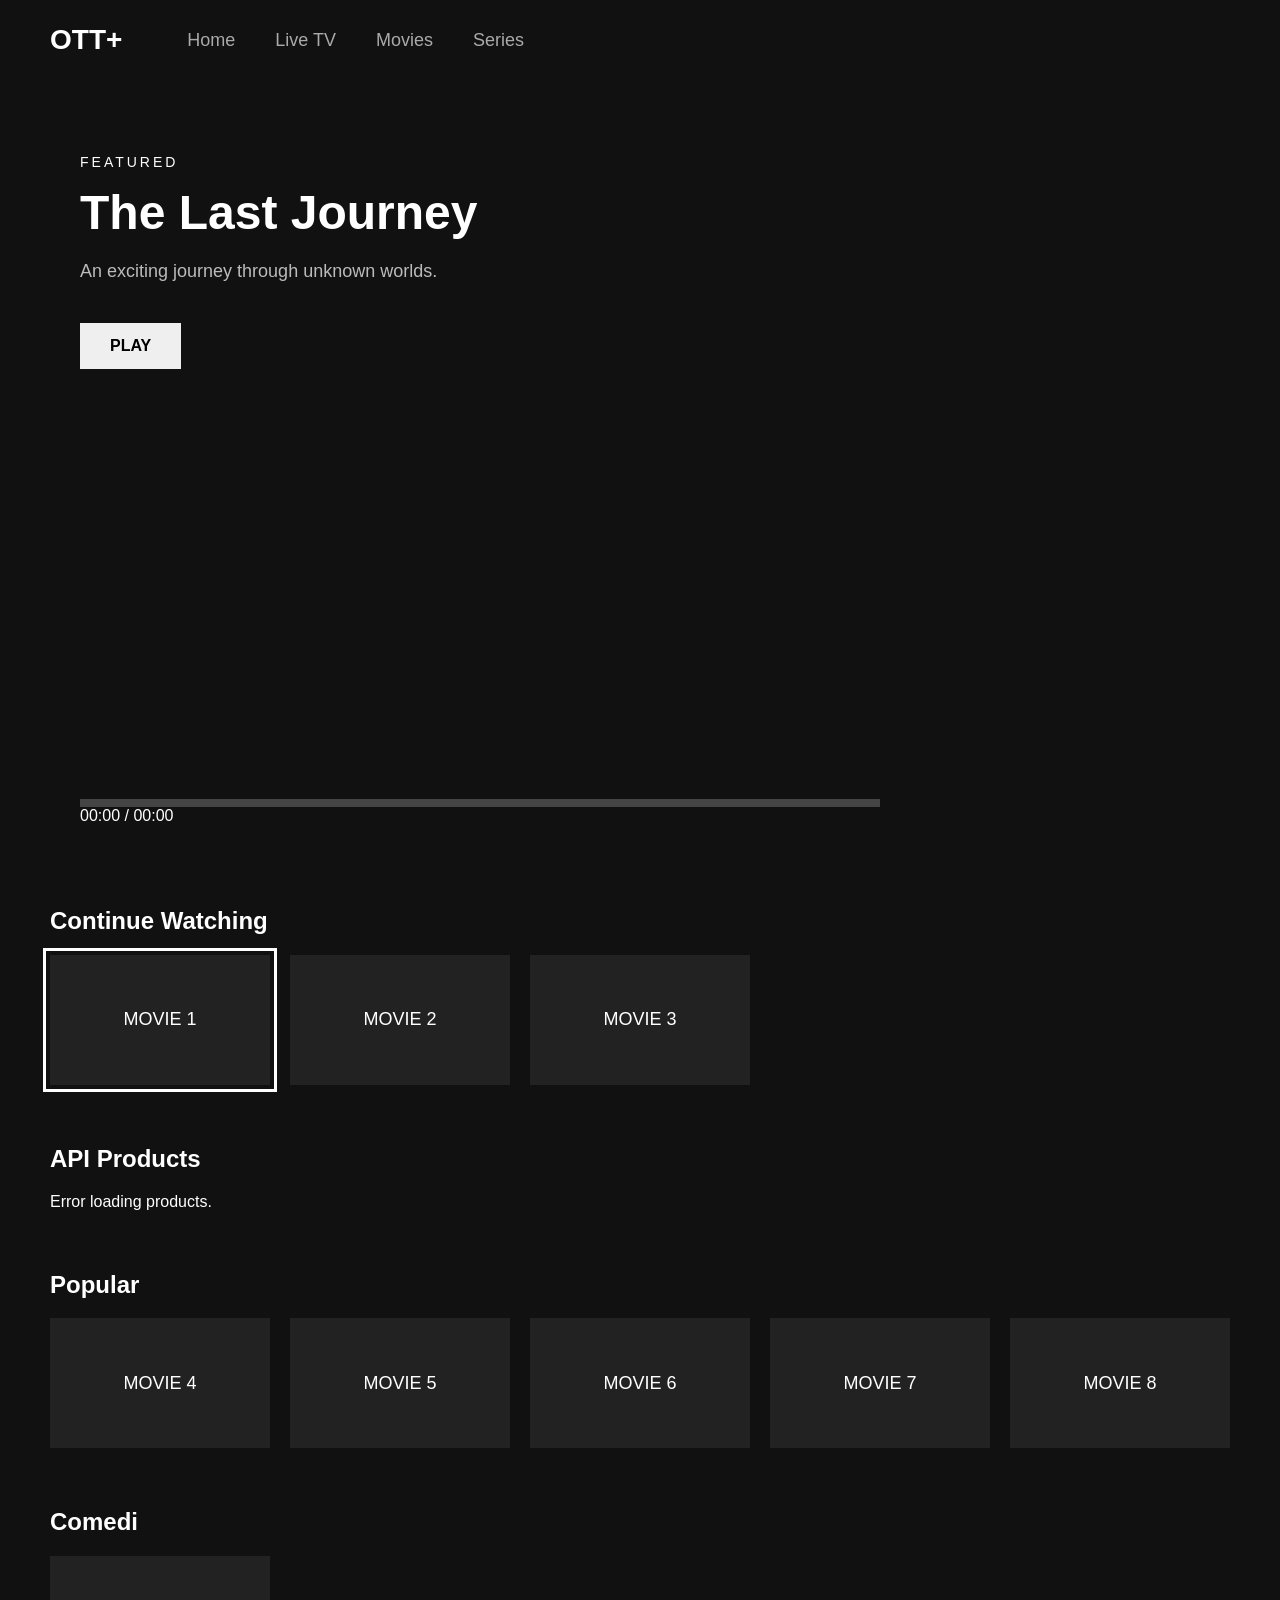
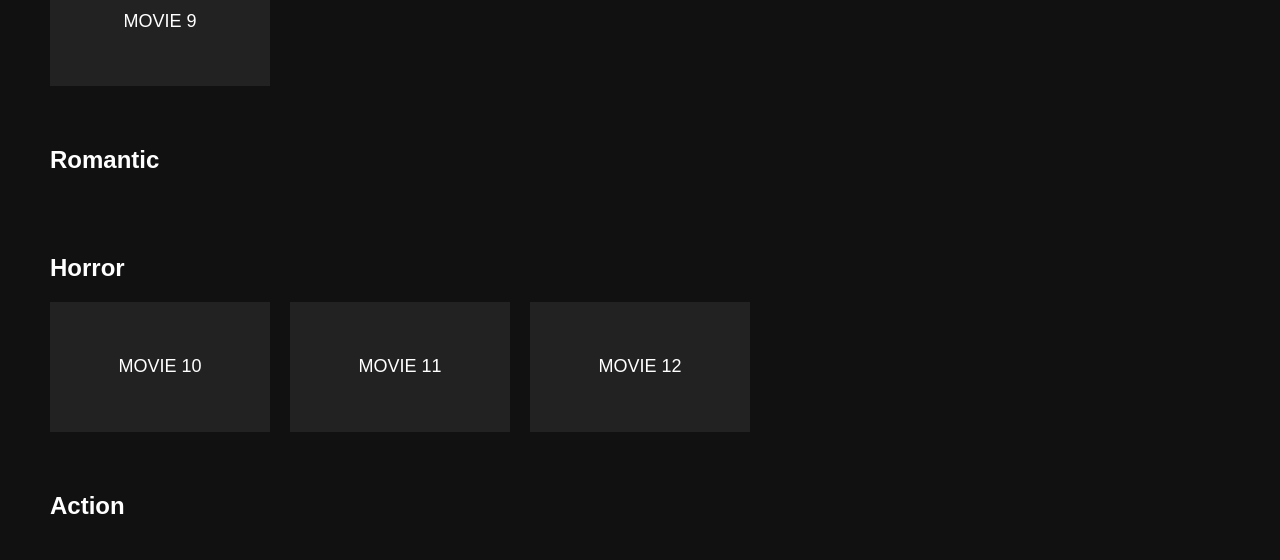
==== index.html @ 24a84ee7 "feat: add API integration and dynamic content rendering" ====
<!DOCTYPE html>
<html lang="en">

<head>
    <meta charset="UTF-8">
    <meta name="viewport" content="width=device-width, initial-scale=1.0">

    <title>OTT Smart TV</title>

    <link rel="stylesheet" href="css/style.css">
</head>

<body>

    <header class="header">

        <div class="logo">
            OTT+
        </div>

        <nav class="navigation">

            <button class="nav-item" tabindex="0">
                Home
            </button>

            <button class="nav-item">
                Live TV
            </button>

            <button class="nav-item">
                Movies
            </button>

            <button class="nav-item">
                Series
            </button>

        </nav>

    </header>


    <main>

        <section class="hero">

            <div class="hero-content">

                <p class="label">
                    FEATURED
                </p>

                <h1>
                    The Last Journey
                </h1>

                <p class="description">
                    An exciting journey through unknown worlds.
                </p>

                <button class="play-button">
                    PLAY
                </button>

                <p class="player-status"></p>

                <div class="video-container">

                    <video class="video-player" width="800">
                        <source src="media/sample.mp4" type="video/mp4">
                    </video>

                    <div class="progress-container">
                        <div class="progress-bar"></div>
                        <div class="player-time">
                            <span class="current-time">00:00</span>
                            /
                            <span class="duration">00:00</span>
                        </div>
                    </div>

                </div>

            </div>

        </section>


        <section class="content-section">

            <h2>
                Continue Watching
            </h2>

            <div class="content-row">

                <div class="content-card" tabindex="0">
                    <div class="poster">
                        MOVIE 1
                    </div>
                </div>

                <div class="content-card" tabindex="0">
                    <div class="poster">
                        MOVIE 2
                    </div>
                </div>

                <div class="content-card" tabindex="0">
                    <div class="poster">
                        MOVIE 3
                    </div>
                </div>

            </div>

        </section>

        <section class="content-section">
            <h2>API Products</h2>

            <div id="api-loading">Loading...</div>

            <div class="content-row" id="api-row"></div>
        </section>


        <section class="content-section">

            <h2>
                Popular
            </h2>

            <div class="content-row">

                <div class="content-card" tabindex="0">
                    <div class="poster">
                        MOVIE 4
                    </div>
                </div>

                <div class="content-card" tabindex="0">
                    <div class="poster">
                        MOVIE 5
                    </div>
                </div>

                <div class="content-card" tabindex="0">
                    <div class="poster">
                        MOVIE 6
                    </div>
                </div>

                <div class="content-card" tabindex="0">
                    <div class="poster">
                        MOVIE 7
                    </div>
                </div>

                <div class="content-card" tabindex="0">
                    <div class="poster">
                        MOVIE 8
                    </div>
                </div>

            </div>

        </section>

        <section class="content-section">

            <h2>
                Comedi
            </h2>

            <div class="content-row">

                <div class="content-card" tabindex="0">
                    <div class="poster">
                        MOVIE 9
                    </div>
                </div>

            </div>

        </section>

        <section class="content-section">

            <h2>
                Romantic
            </h2>

            <div class="content-row">



            </div>

        </section>

        <section class="content-section">

            <h2>
                Horror
            </h2>

            <div class="content-row">

                <div class="content-card" tabindex="0">
                    <div class="poster">
                        MOVIE 10
                    </div>
                </div>

                <div class="content-card" tabindex="0">
                    <div class="poster">
                        MOVIE 11
                    </div>
                </div>

                <div class="content-card" tabindex="0">
                    <div class="poster">
                        MOVIE 12
                    </div>
                </div>

            </div>

        </section>

        <section class="content-section">

            <h2>
                Action
            </h2>

            <div class="content-row">


            </div>

        </section>

    </main>


    <script src="js/app.js"></script>

</body>

</html>
---- css/style.css ----
* {
    box-sizing: border-box;
}

body {
    margin: 0;
    min-height: 100vh;

    font-family: Arial, sans-serif;

    background: #111;
    color: #fff;
}

.header {
    height: 80px;

    display: flex;
    align-items: center;

    padding: 0 50px;

    gap: 60px;
}

.logo {
    font-size: 28px;
    font-weight: bold;
}

.navigation {
    display: flex;
    gap: 30px;
}

.nav-item {
    border: none;
    background: none;

    color: #aaa;

    font-size: 18px;

    padding: 10px 5px;
}

.hero {
    min-height: 700px;

    display: flex;
    align-items: center;

    padding: 60px 80px;
}

.hero-content {
    max-width: 600px;
}

.label {
    font-size: 14px;
    letter-spacing: 3px;
}

.hero h1 {
    font-size: 48px;
    margin: 15px 0;
}

.description {
    font-size: 18px;
    color: #bbb;

    line-height: 1.5;
}

.play-button {
    margin-top: 20px;

    padding: 14px 30px;

    border: none;

    font-size: 16px;
    font-weight: bold;
}

.content-section {
    padding: 20px 50px;
}

.content-section h2 {
    font-size: 24px;
}

.content-row {
    display: flex;
    gap: 20px;
}

.content-card {
    width: 220px;
    height: 130px;
    flex-shrink: 0;
}

.card-title {
    margin-top: 8px;
    white-space: nowrap;
    overflow: hidden;
    text-overflow: ellipsis;
}

.poster {
    height: 130px;
    display: flex;
    align-items: center;
    justify-content: center;
    background: #222;
    font-size: 18px;
    overflow: hidden;
}

.poster img {
    width: 100%;
    height: 100%;
    object-fit: cover;
}

.progress-container {
    width: 800px;
    height: 8px;

    background: #444;

    margin-top: 10px;
}

.progress-bar {
    width: 0%;
    height: 100%;

    background: #fff;
}

.video-container {
    width: 800px;
    margin-top: 20px;
}

.video-player {
    display: block;
    width: 800px;
}

.progress-container {
    width: 800px;
    height: 8px;

    background: #444;

    margin-top: 10px;
}

.progress-bar {
    width: 0%;
    height: 100%;

    background: #fff;
}


.content-card:focus {
    outline: 3px solid white;
    outline-offset: 4px;
}
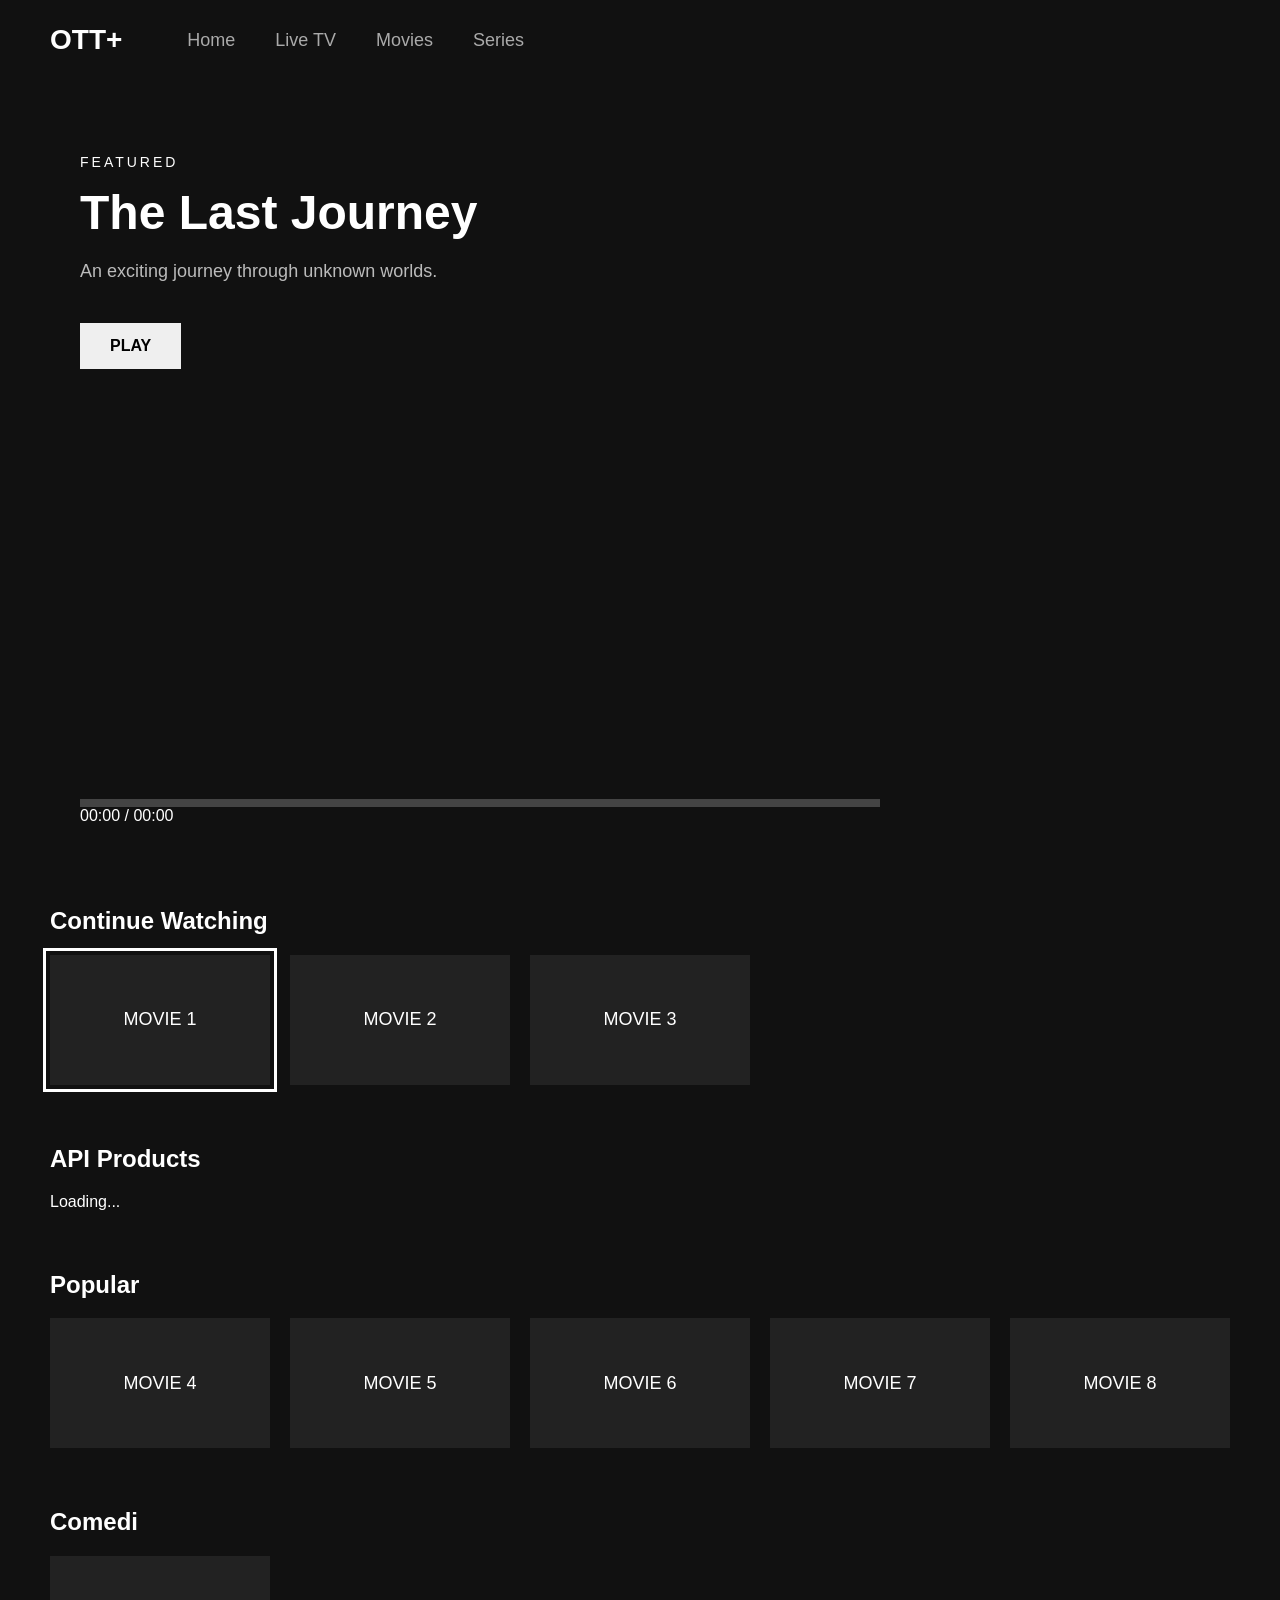
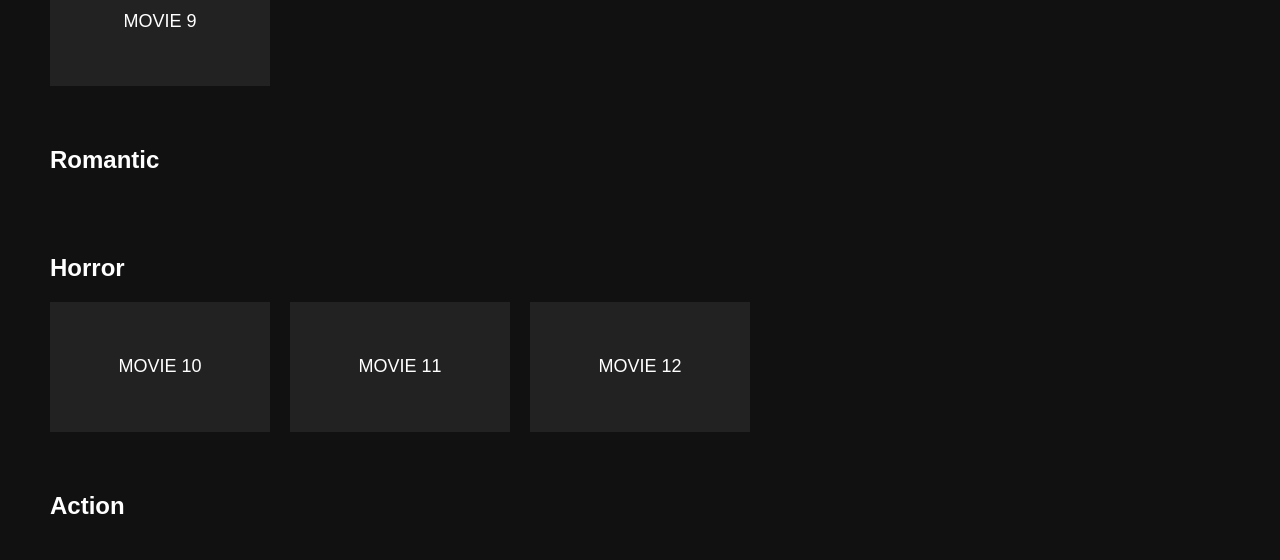
==== commit 61bc6d58: "feat: integrate TMDB movie API" ====
--- a/index.html
+++ b/index.html
@@ -121,6 +121,7 @@
             <h2>API Products</h2>
 
             <div id="api-loading">Loading...</div>
+            <div id="api-error"></div>
 
             <div class="content-row" id="api-row"></div>
         </section>
@@ -246,6 +247,7 @@
     </main>
 
 
+    <script src="js/config.js"></script>
     <script src="js/app.js"></script>
 
 </body>
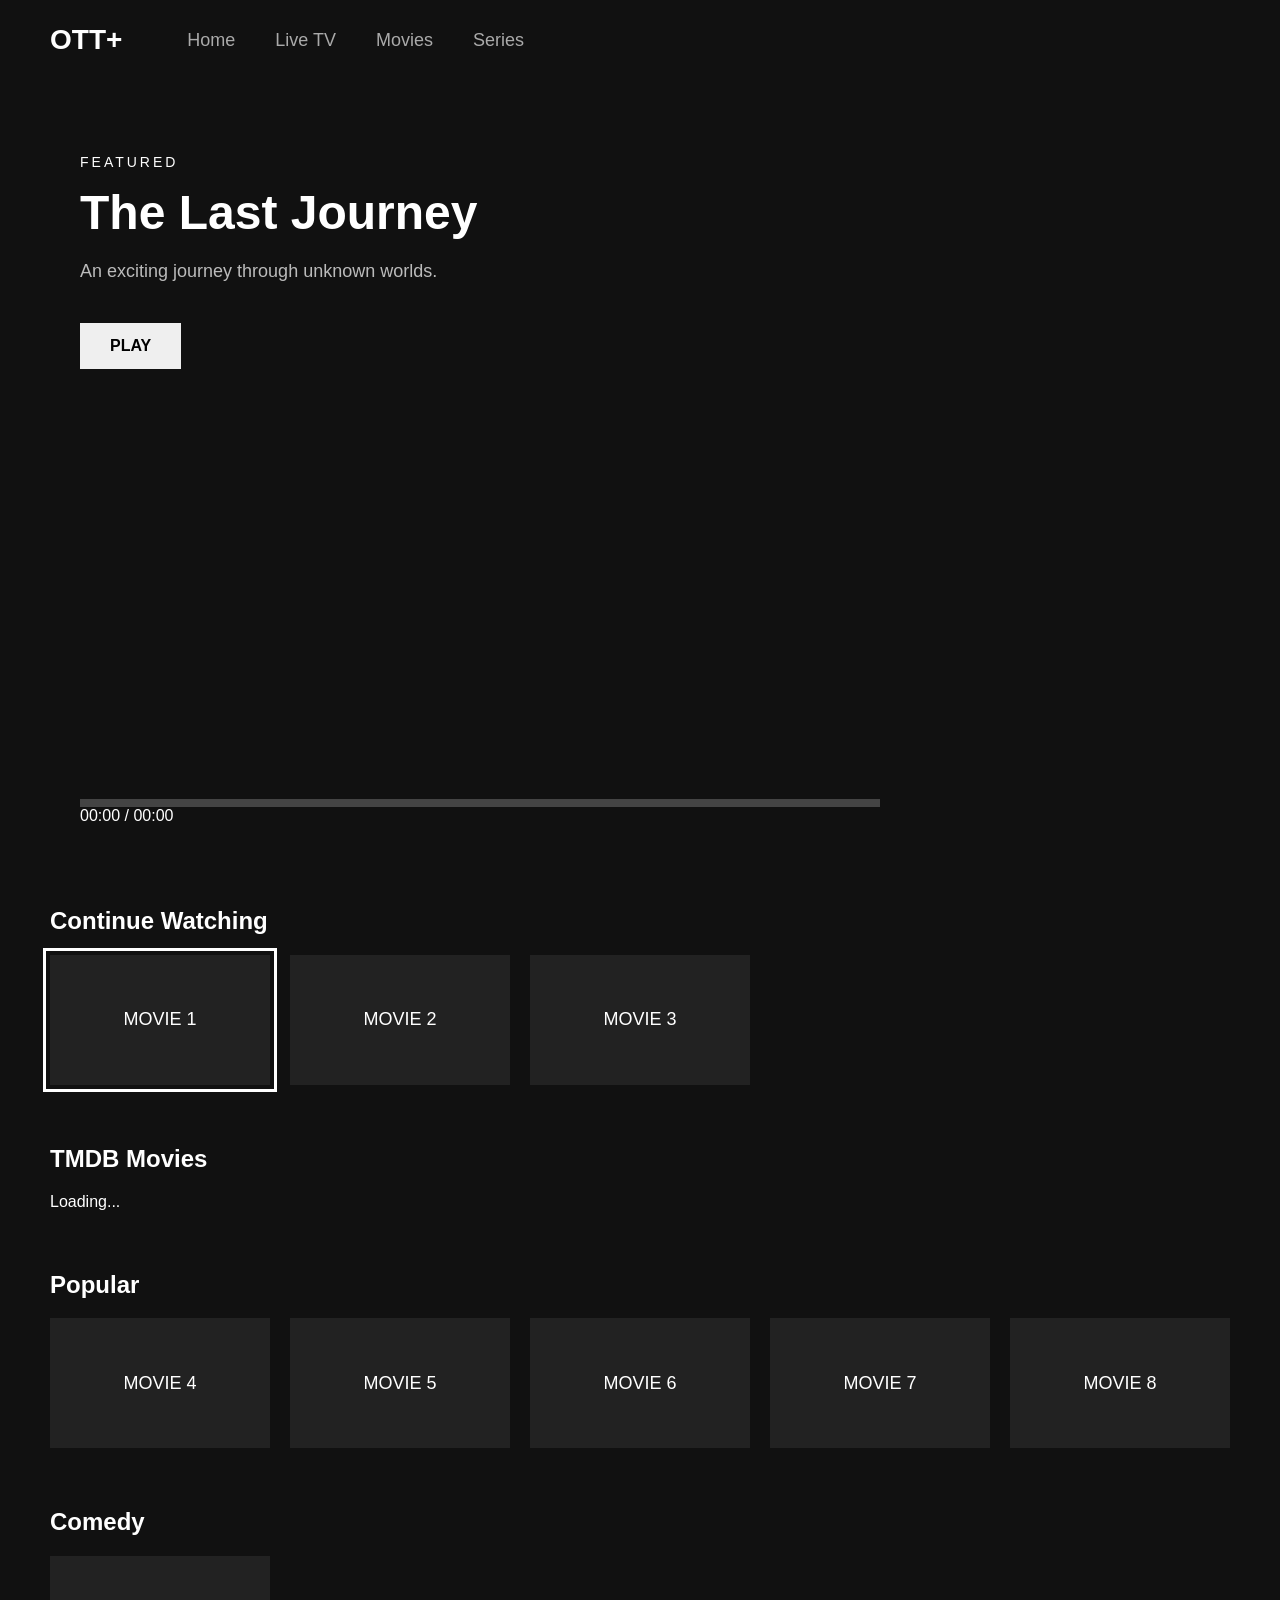
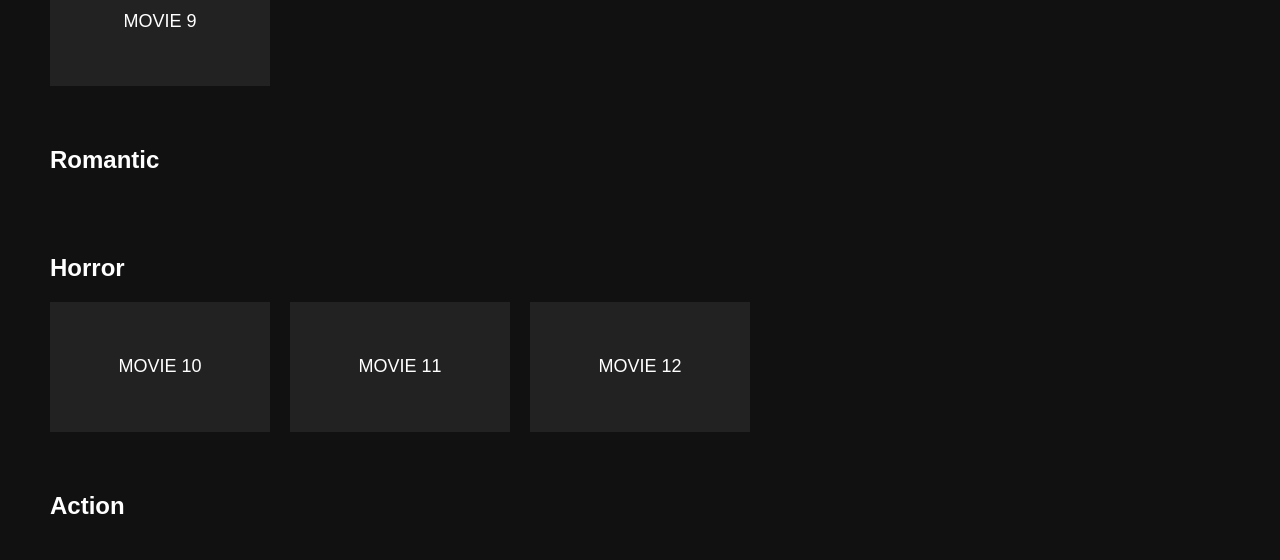
==== commit 5f4a8a27: "fens: adding comment" ====
--- a/index.html
+++ b/index.html
@@ -43,6 +43,7 @@
 
     <main>
 
+        <!-- Hero / Featured Movie -->
         <section class="hero">
 
             <div class="hero-content">
@@ -65,6 +66,7 @@
 
                 <p class="player-status"></p>
 
+                <!-- Existing custom video player -->
                 <div class="video-container">
 
                     <video class="video-player" width="800">
@@ -72,21 +74,25 @@
                     </video>
 
                     <div class="progress-container">
+
                         <div class="progress-bar"></div>
+
                         <div class="player-time">
                             <span class="current-time">00:00</span>
                             /
                             <span class="duration">00:00</span>
                         </div>
-                    </div>
-
-                </div>
-
-            </div>
-
-        </section>
-
-
+
+                    </div>
+
+                </div>
+
+            </div>
+
+        </section>
+
+
+        <!-- Continue Watching -->
         <section class="content-section">
 
             <h2>
@@ -117,16 +123,26 @@
 
         </section>
 
-        <section class="content-section">
-            <h2>API Products</h2>
-
-            <div id="api-loading">Loading...</div>
+
+        <!-- TMDB Movies -->
+        <section class="content-section">
+
+            <h2>
+                TMDB Movies
+            </h2>
+
+            <div id="api-loading">
+                Loading...
+            </div>
+
             <div id="api-error"></div>
 
             <div class="content-row" id="api-row"></div>
-        </section>
-
-
+
+        </section>
+
+
+        <!-- Popular -->
         <section class="content-section">
 
             <h2>
@@ -169,10 +185,12 @@
 
         </section>
 
-        <section class="content-section">
-
-            <h2>
-                Comedi
+
+        <!-- Comedy -->
+        <section class="content-section">
+
+            <h2>
+                Comedy
             </h2>
 
             <div class="content-row">
@@ -187,6 +205,8 @@
 
         </section>
 
+
+        <!-- Romantic -->
         <section class="content-section">
 
             <h2>
@@ -195,12 +215,12 @@
 
             <div class="content-row">
 
-
-
-            </div>
-
-        </section>
-
+            </div>
+
+        </section>
+
+
+        <!-- Horror -->
         <section class="content-section">
 
             <h2>
@@ -231,6 +251,8 @@
 
         </section>
 
+
+        <!-- Action -->
         <section class="content-section">
 
             <h2>
@@ -239,7 +261,6 @@
 
             <div class="content-row">
 
-
             </div>
 
         </section>
@@ -247,6 +268,7 @@
     </main>
 
 
+    <!-- Configuration must load before app.js -->
     <script src="js/config.js"></script>
     <script src="js/app.js"></script>
 
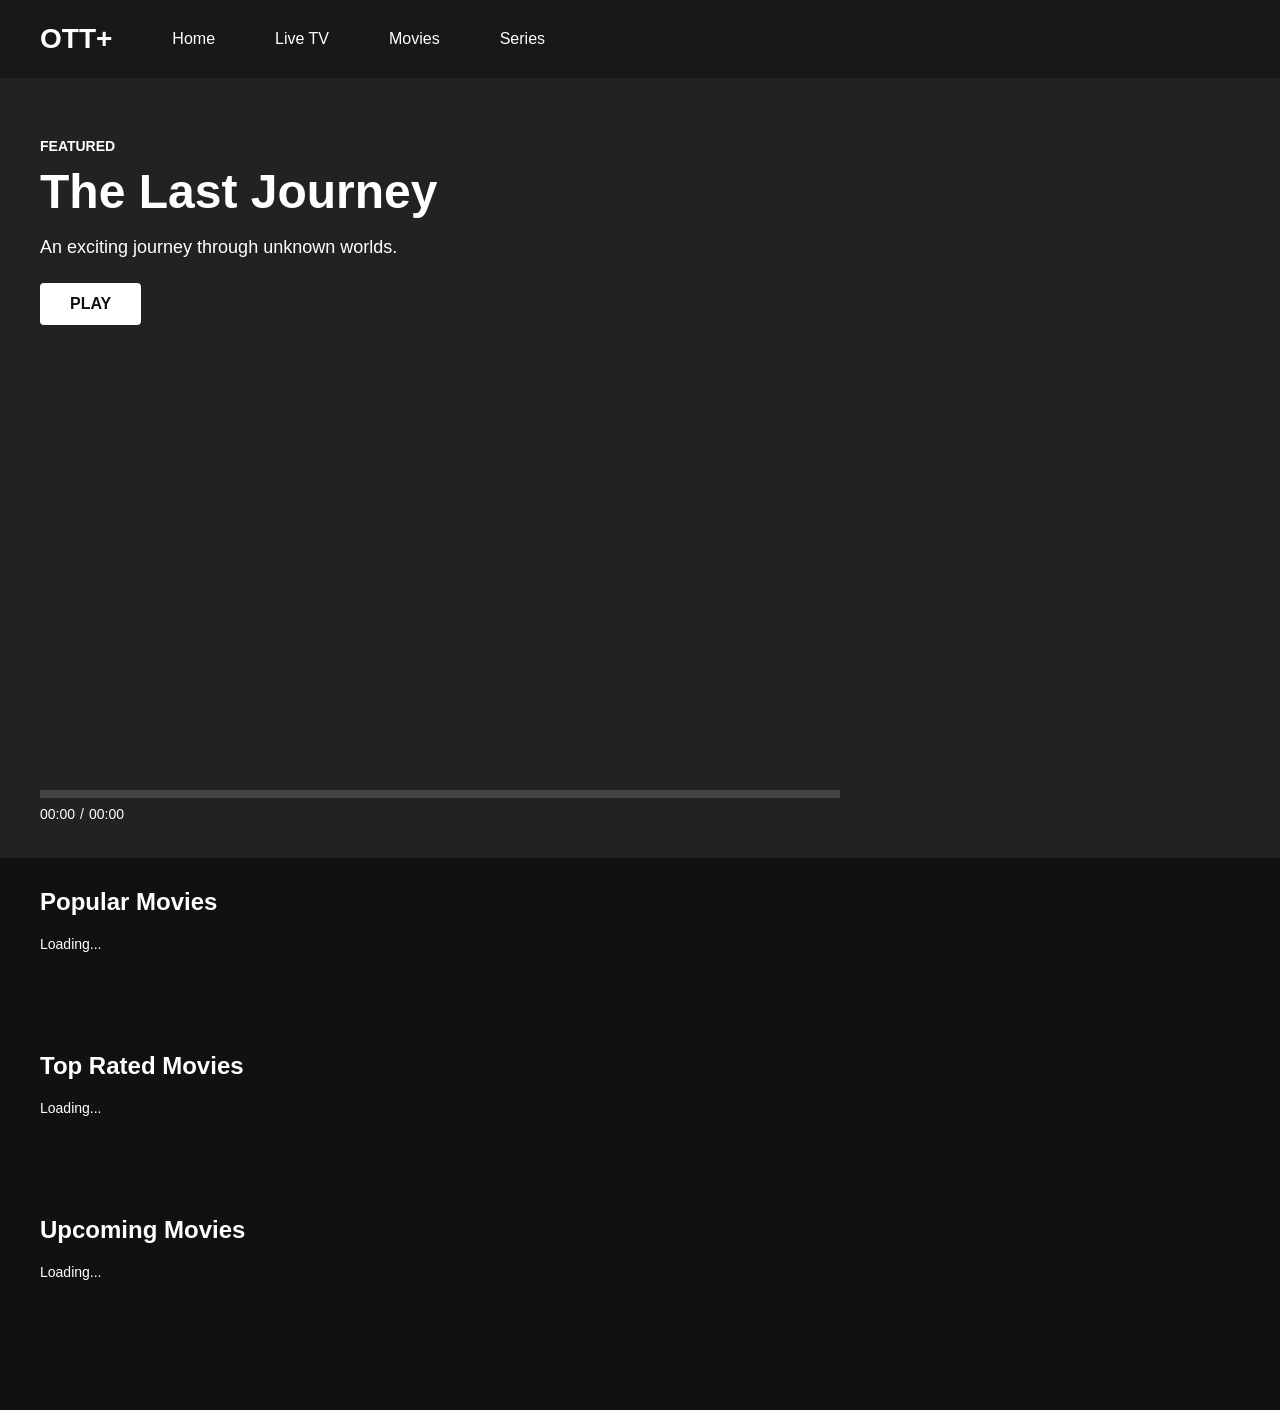
==== commit ef9e0a09: "refactor: restructure movie rows for TMDB categories" ====
--- a/index.html
+++ b/index.html
@@ -92,175 +92,79 @@
         </section>
 
 
-        <!-- Continue Watching -->
+        <!-- Popular Movies -->
         <section class="content-section">
 
             <h2>
-                Continue Watching
+                Popular Movies
             </h2>
 
-            <div class="content-row">
+            <div
+                class="api-loading"
+                id="popular-movies-loading">
+                Loading...
+            </div>
 
-                <div class="content-card" tabindex="0">
-                    <div class="poster">
-                        MOVIE 1
-                    </div>
-                </div>
+            <div
+                class="api-error"
+                id="popular-movies-error">
+            </div>
 
-                <div class="content-card" tabindex="0">
-                    <div class="poster">
-                        MOVIE 2
-                    </div>
-                </div>
-
-                <div class="content-card" tabindex="0">
-                    <div class="poster">
-                        MOVIE 3
-                    </div>
-                </div>
-
+            <div
+                class="content-row"
+                id="popular-movies-row">
             </div>
 
         </section>
 
 
-        <!-- TMDB Movies -->
+        <!-- Top Rated Movies -->
         <section class="content-section">
 
             <h2>
-                TMDB Movies
+                Top Rated Movies
             </h2>
 
-            <div id="api-loading">
+            <div
+                class="api-loading"
+                id="top-rated-movies-loading">
                 Loading...
             </div>
 
-            <div id="api-error"></div>
+            <div
+                class="api-error"
+                id="top-rated-movies-error">
+            </div>
 
-            <div class="content-row" id="api-row"></div>
-
-        </section>
-
-
-        <!-- Popular -->
-        <section class="content-section">
-
-            <h2>
-                Popular
-            </h2>
-
-            <div class="content-row">
-
-                <div class="content-card" tabindex="0">
-                    <div class="poster">
-                        MOVIE 4
-                    </div>
-                </div>
-
-                <div class="content-card" tabindex="0">
-                    <div class="poster">
-                        MOVIE 5
-                    </div>
-                </div>
-
-                <div class="content-card" tabindex="0">
-                    <div class="poster">
-                        MOVIE 6
-                    </div>
-                </div>
-
-                <div class="content-card" tabindex="0">
-                    <div class="poster">
-                        MOVIE 7
-                    </div>
-                </div>
-
-                <div class="content-card" tabindex="0">
-                    <div class="poster">
-                        MOVIE 8
-                    </div>
-                </div>
-
+            <div
+                class="content-row"
+                id="top-rated-movies-row">
             </div>
 
         </section>
 
 
-        <!-- Comedy -->
+        <!-- Upcoming Movies -->
         <section class="content-section">
 
             <h2>
-                Comedy
+                Upcoming Movies
             </h2>
 
-            <div class="content-row">
-
-                <div class="content-card" tabindex="0">
-                    <div class="poster">
-                        MOVIE 9
-                    </div>
-                </div>
-
+            <div
+                class="api-loading"
+                id="upcoming-movies-loading">
+                Loading...
             </div>
 
-        </section>
-
-
-        <!-- Romantic -->
-        <section class="content-section">
-
-            <h2>
-                Romantic
-            </h2>
-
-            <div class="content-row">
-
+            <div
+                class="api-error"
+                id="upcoming-movies-error">
             </div>
 
-        </section>
-
-
-        <!-- Horror -->
-        <section class="content-section">
-
-            <h2>
-                Horror
-            </h2>
-
-            <div class="content-row">
-
-                <div class="content-card" tabindex="0">
-                    <div class="poster">
-                        MOVIE 10
-                    </div>
-                </div>
-
-                <div class="content-card" tabindex="0">
-                    <div class="poster">
-                        MOVIE 11
-                    </div>
-                </div>
-
-                <div class="content-card" tabindex="0">
-                    <div class="poster">
-                        MOVIE 12
-                    </div>
-                </div>
-
-            </div>
-
-        </section>
-
-
-        <!-- Action -->
-        <section class="content-section">
-
-            <h2>
-                Action
-            </h2>
-
-            <div class="content-row">
-
+            <div
+                class="content-row"
+                id="upcoming-movies-row">
             </div>
 
         </section>
--- a/css/style.css
+++ b/css/style.css
@@ -4,23 +4,19 @@
 
 body {
     margin: 0;
-    min-height: 100vh;
-
-    font-family: Arial, sans-serif;
-
     background: #111;
     color: #fff;
+    font-family: Arial, sans-serif;
 }
 
 .header {
-    height: 80px;
-
     display: flex;
     align-items: center;
-
-    padding: 0 50px;
-
-    gap: 60px;
+    gap: 40px;
+
+    padding: 20px 40px;
+
+    background: #181818;
 }
 
 .logo {
@@ -30,147 +26,235 @@
 
 .navigation {
     display: flex;
-    gap: 30px;
+    gap: 20px;
 }
 
 .nav-item {
+    padding: 10px 20px;
+
     border: none;
-    background: none;
-
-    color: #aaa;
+    border-radius: 4px;
+
+    background: transparent;
+    color: #fff;
+
+    font-size: 16px;
+}
+
+.nav-item:focus {
+    outline: 3px solid #fff;
+    outline-offset: 3px;
+}
+
+
+/* Hero */
+
+main {
+    padding-bottom: 60px;
+}
+
+.hero {
+    padding: 60px 40px;
+
+    background: #222;
+}
+
+.hero-content {
+    max-width: 900px;
+}
+
+.label {
+    margin: 0 0 10px;
+
+    font-size: 14px;
+    font-weight: bold;
+}
+
+.hero h1 {
+    margin: 0 0 15px;
+
+    font-size: 48px;
+}
+
+.description {
+    margin-bottom: 25px;
 
     font-size: 18px;
-
-    padding: 10px 5px;
-}
-
-.hero {
-    min-height: 700px;
-
+}
+
+
+.play-button {
+    padding: 12px 30px;
+
+    border: none;
+    border-radius: 4px;
+
+    background: #fff;
+    color: #111;
+
+    font-size: 16px;
+    font-weight: bold;
+}
+
+.play-button:focus {
+    outline: 3px solid #fff;
+    outline-offset: 4px;
+}
+
+.player-status {
+    min-height: 20px;
+
+    margin: 15px 0;
+}
+
+
+/* Video Player */
+
+.video-container {
+    width: 800px;
+    max-width: 100%;
+
+    margin-top: 20px;
+}
+
+.video-player {
+    display: block;
+
+    width: 100%;
+    height: auto;
+}
+
+.progress-container {
+    position: relative;
+
+    width: 100%;
+    height: 8px;
+
+    margin-top: 10px;
+
+    background: #444;
+
+    cursor: pointer;
+}
+
+.progress-bar {
+    width: 0;
+    height: 100%;
+
+    background: #fff;
+}
+
+.player-time {
+    display: flex;
+    gap: 5px;
+
+    margin-top: 8px;
+
+    font-size: 14px;
+}
+
+
+/* Movie Sections */
+
+.content-section {
+    padding: 30px 40px 0;
+}
+
+.content-section h2 {
+    margin: 0 0 20px;
+
+    font-size: 24px;
+}
+
+
+/* Movie Row */
+
+.content-row {
+    display: flex;
+    gap: 20px;
+
+    overflow-x: auto;
+
+    padding: 10px 4px 10px;
+
+    scrollbar-width: none;
+}
+
+.content-row::-webkit-scrollbar {
+    display: none;
+}
+
+/* Movie Card */
+
+.content-card {
+    flex: 0 0 180px;
+
+    min-height: 260px;
+
+    border-radius: 6px;
+
+    background: #222;
+
+    overflow: hidden;
+
+    cursor: pointer;
+}
+
+.content-card:focus {
+    outline: 4px solid #fff;
+    outline-offset: 2px;
+}
+
+
+/* Poster */
+
+.poster {
     display: flex;
     align-items: center;
-
-    padding: 60px 80px;
-}
-
-.hero-content {
-    max-width: 600px;
-}
-
-.label {
-    font-size: 14px;
-    letter-spacing: 3px;
-}
-
-.hero h1 {
-    font-size: 48px;
-    margin: 15px 0;
-}
-
-.description {
-    font-size: 18px;
-    color: #bbb;
-
-    line-height: 1.5;
-}
-
-.play-button {
-    margin-top: 20px;
-
-    padding: 14px 30px;
-
-    border: none;
-
-    font-size: 16px;
-    font-weight: bold;
-}
-
-.content-section {
-    padding: 20px 50px;
-}
-
-.content-section h2 {
-    font-size: 24px;
-}
-
-.content-row {
-    display: flex;
-    gap: 20px;
-}
-
-.content-card {
-    width: 220px;
-    height: 130px;
-    flex-shrink: 0;
-}
+    justify-content: center;
+
+    width: 100%;
+    height: 220px;
+
+    background: #333;
+
+    overflow: hidden;
+}
+
+.poster img {
+    width: 100%;
+    height: 100%;
+
+    object-fit: cover;
+}
+
+
+/* Movie Title */
 
 .card-title {
-    margin-top: 8px;
+    padding: 10px;
+
+    font-size: 14px;
+    font-weight: bold;
+
     white-space: nowrap;
     overflow: hidden;
     text-overflow: ellipsis;
 }
 
-.poster {
-    height: 130px;
-    display: flex;
-    align-items: center;
-    justify-content: center;
-    background: #222;
-    font-size: 18px;
-    overflow: hidden;
-}
-
-.poster img {
-    width: 100%;
-    height: 100%;
-    object-fit: cover;
-}
-
-.progress-container {
-    width: 800px;
-    height: 8px;
-
-    background: #444;
-
-    margin-top: 10px;
-}
-
-.progress-bar {
-    width: 0%;
-    height: 100%;
-
-    background: #fff;
-}
-
-.video-container {
-    width: 800px;
-    margin-top: 20px;
-}
-
-.video-player {
-    display: block;
-    width: 800px;
-}
-
-.progress-container {
-    width: 800px;
-    height: 8px;
-
-    background: #444;
-
-    margin-top: 10px;
-}
-
-.progress-bar {
-    width: 0%;
-    height: 100%;
-
-    background: #fff;
-}
-
-
-.content-card:focus {
-    outline: 3px solid white;
-    outline-offset: 4px;
+
+/* API State */
+
+.api-loading {
+    margin-bottom: 15px;
+
+    font-size: 14px;
+}
+
+.api-error {
+    min-height: 20px;
+
+    margin-bottom: 15px;
+
+    font-size: 14px;
 }
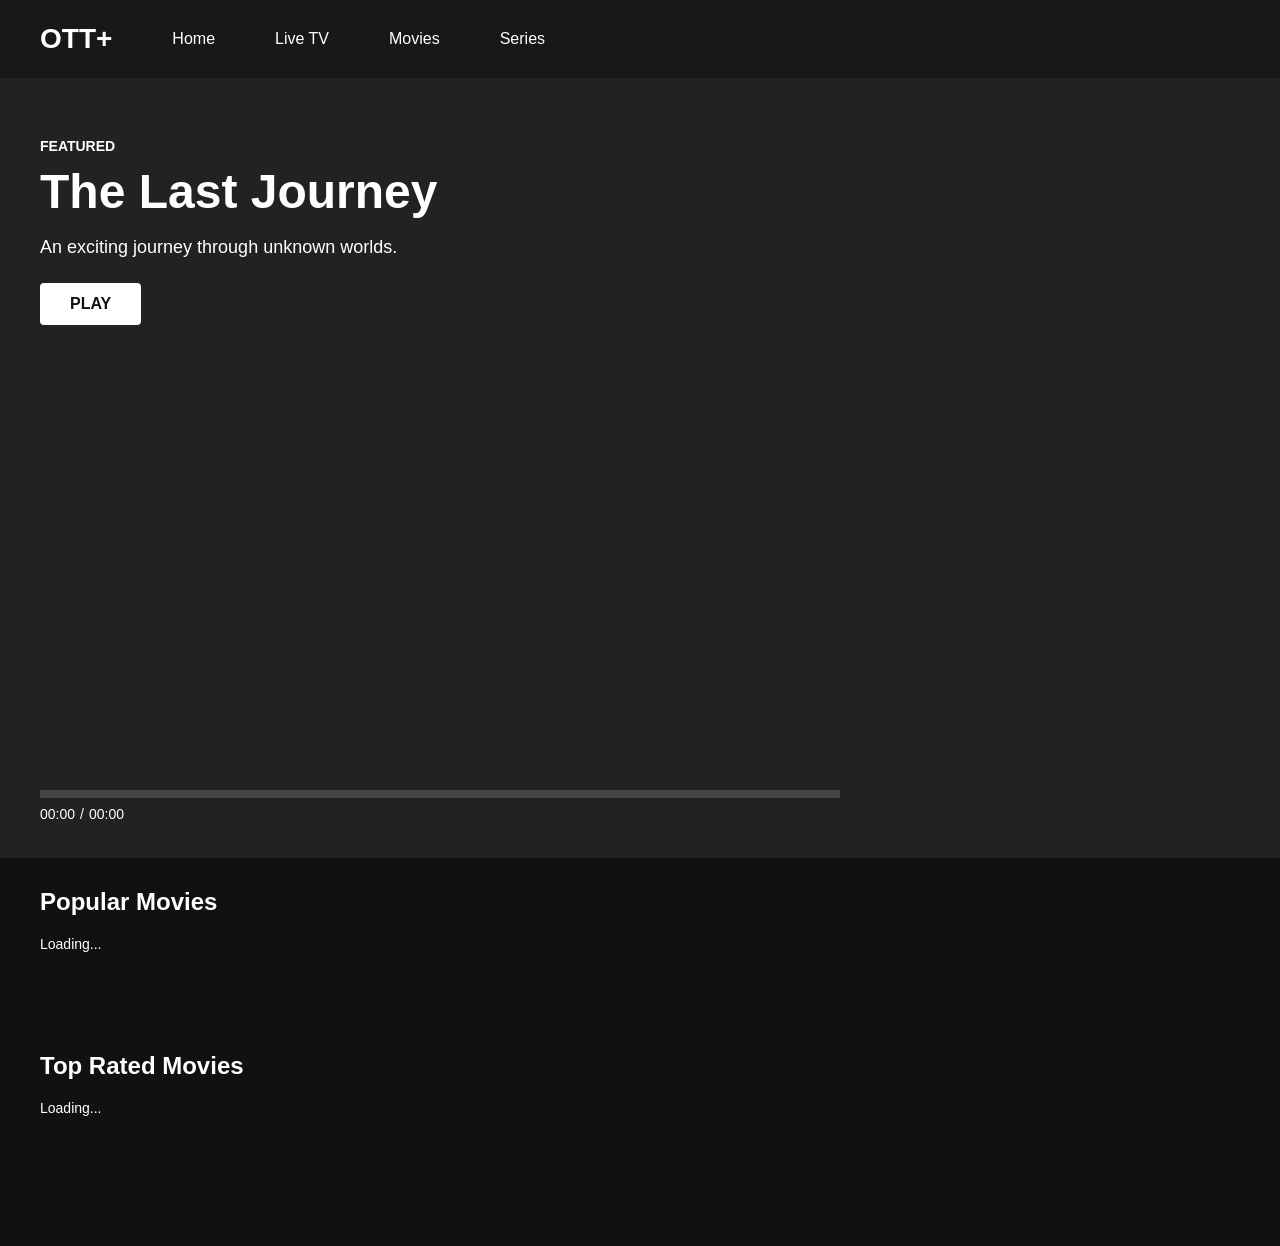
==== commit 64a9c001: "feat: add movie pagination and caching" ====
--- a/index.html
+++ b/index.html
@@ -40,7 +40,6 @@
 
     </header>
 
-
     <main>
 
         <!-- Hero / Featured Movie -->
@@ -66,7 +65,6 @@
 
                 <p class="player-status"></p>
 
-                <!-- Existing custom video player -->
                 <div class="video-container">
 
                     <video class="video-player" width="800">
@@ -78,9 +76,15 @@
                         <div class="progress-bar"></div>
 
                         <div class="player-time">
-                            <span class="current-time">00:00</span>
+                            <span class="current-time">
+                                00:00
+                            </span>
+
                             /
-                            <span class="duration">00:00</span>
+
+                            <span class="duration">
+                                00:00
+                            </span>
                         </div>
 
                     </div>
@@ -99,20 +103,14 @@
                 Popular Movies
             </h2>
 
-            <div
-                class="api-loading"
-                id="popular-movies-loading">
+            <div class="api-loading" id="popular-movies-loading">
                 Loading...
             </div>
 
-            <div
-                class="api-error"
-                id="popular-movies-error">
+            <div class="api-error" id="popular-movies-error">
             </div>
 
-            <div
-                class="content-row"
-                id="popular-movies-row">
+            <div class="content-row" id="popular-movies-row">
             </div>
 
         </section>
@@ -125,46 +123,14 @@
                 Top Rated Movies
             </h2>
 
-            <div
-                class="api-loading"
-                id="top-rated-movies-loading">
+            <div class="api-loading" id="top-rated-movies-loading">
                 Loading...
             </div>
 
-            <div
-                class="api-error"
-                id="top-rated-movies-error">
+            <div class="api-error" id="top-rated-movies-error">
             </div>
 
-            <div
-                class="content-row"
-                id="top-rated-movies-row">
-            </div>
-
-        </section>
-
-
-        <!-- Upcoming Movies -->
-        <section class="content-section">
-
-            <h2>
-                Upcoming Movies
-            </h2>
-
-            <div
-                class="api-loading"
-                id="upcoming-movies-loading">
-                Loading...
-            </div>
-
-            <div
-                class="api-error"
-                id="upcoming-movies-error">
-            </div>
-
-            <div
-                class="content-row"
-                id="upcoming-movies-row">
+            <div class="content-row" id="top-rated-movies-row">
             </div>
 
         </section>
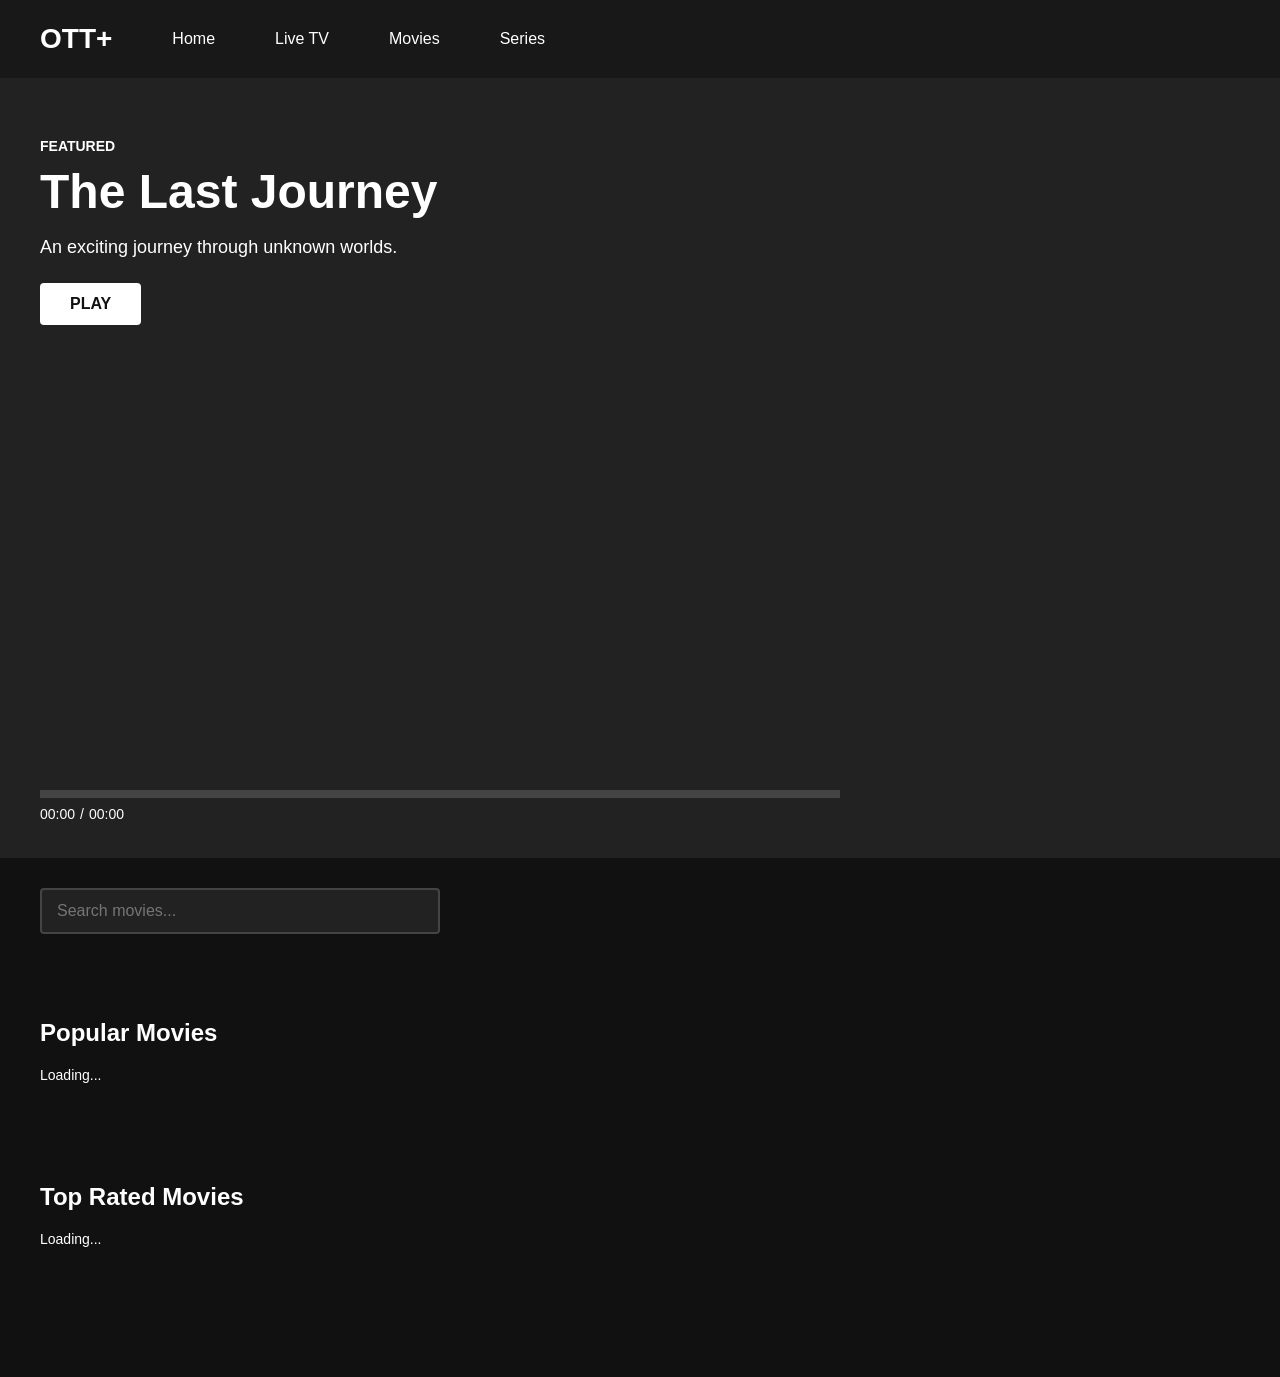
==== commit bc0b06a2: "feat: add debounced movie search with race condition handling" ====
--- a/index.html
+++ b/index.html
@@ -95,6 +95,22 @@
 
         </section>
 
+        <section class="search-section">
+        
+            <input class="search-input" id="movie-search-input" type="text" placeholder="Search movies..." autocomplete="off">
+        
+            <div class="api-loading" id="search-movies-loading">
+                Loading...
+            </div>
+        
+            <div class="api-error" id="search-movies-error">
+            </div>
+        
+            <div class="content-row" id="search-movies-row">
+            </div>
+        
+        </section>
+
 
         <!-- Popular Movies -->
         <section class="content-section">
--- a/css/style.css
+++ b/css/style.css
@@ -257,4 +257,54 @@
     margin-bottom: 15px;
 
     font-size: 14px;
+}
+
+
+/* Search */
+
+.search-section {
+    padding: 30px 40px 0;
+}
+
+.search-input {
+    width: 400px;
+    max-width: 100%;
+
+    padding: 12px 15px;
+
+    border: 2px solid #444;
+    border-radius: 4px;
+
+    background: #222;
+    color: #fff;
+
+    font-size: 16px;
+}
+
+.search-input:focus {
+    outline: 3px solid #fff;
+    outline-offset: 3px;
+}
+
+#search-movies-loading {
+    display: none;
+}
+
+.poster-error {
+    display: flex;
+    flex-direction: column;
+    align-items: center;
+    justify-content: center;
+    text-align: center;
+    gap: 8px;
+}
+
+.poster-error-icon {
+    font-size: 32px;
+    line-height: 1;
+}
+
+.poster-error-text {
+    font-size: 14px;
+    color: #aaa;
 }
